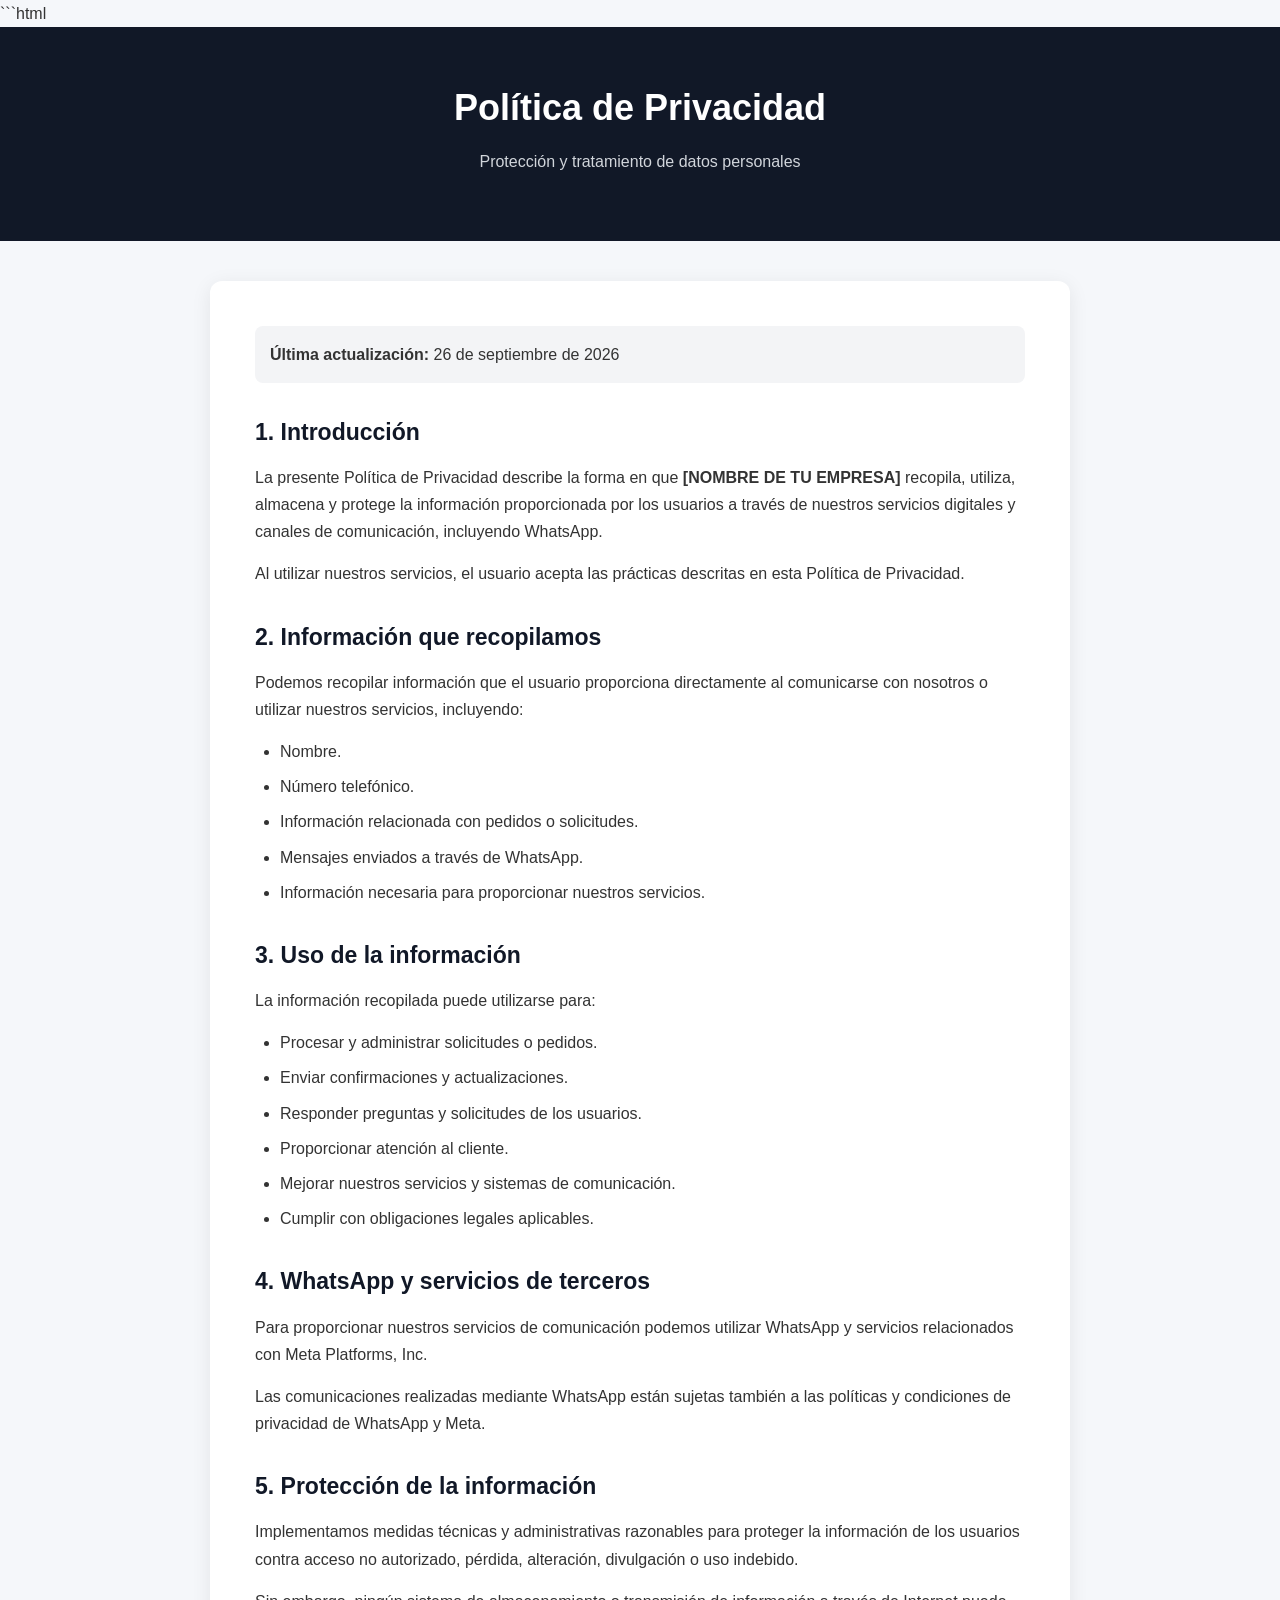
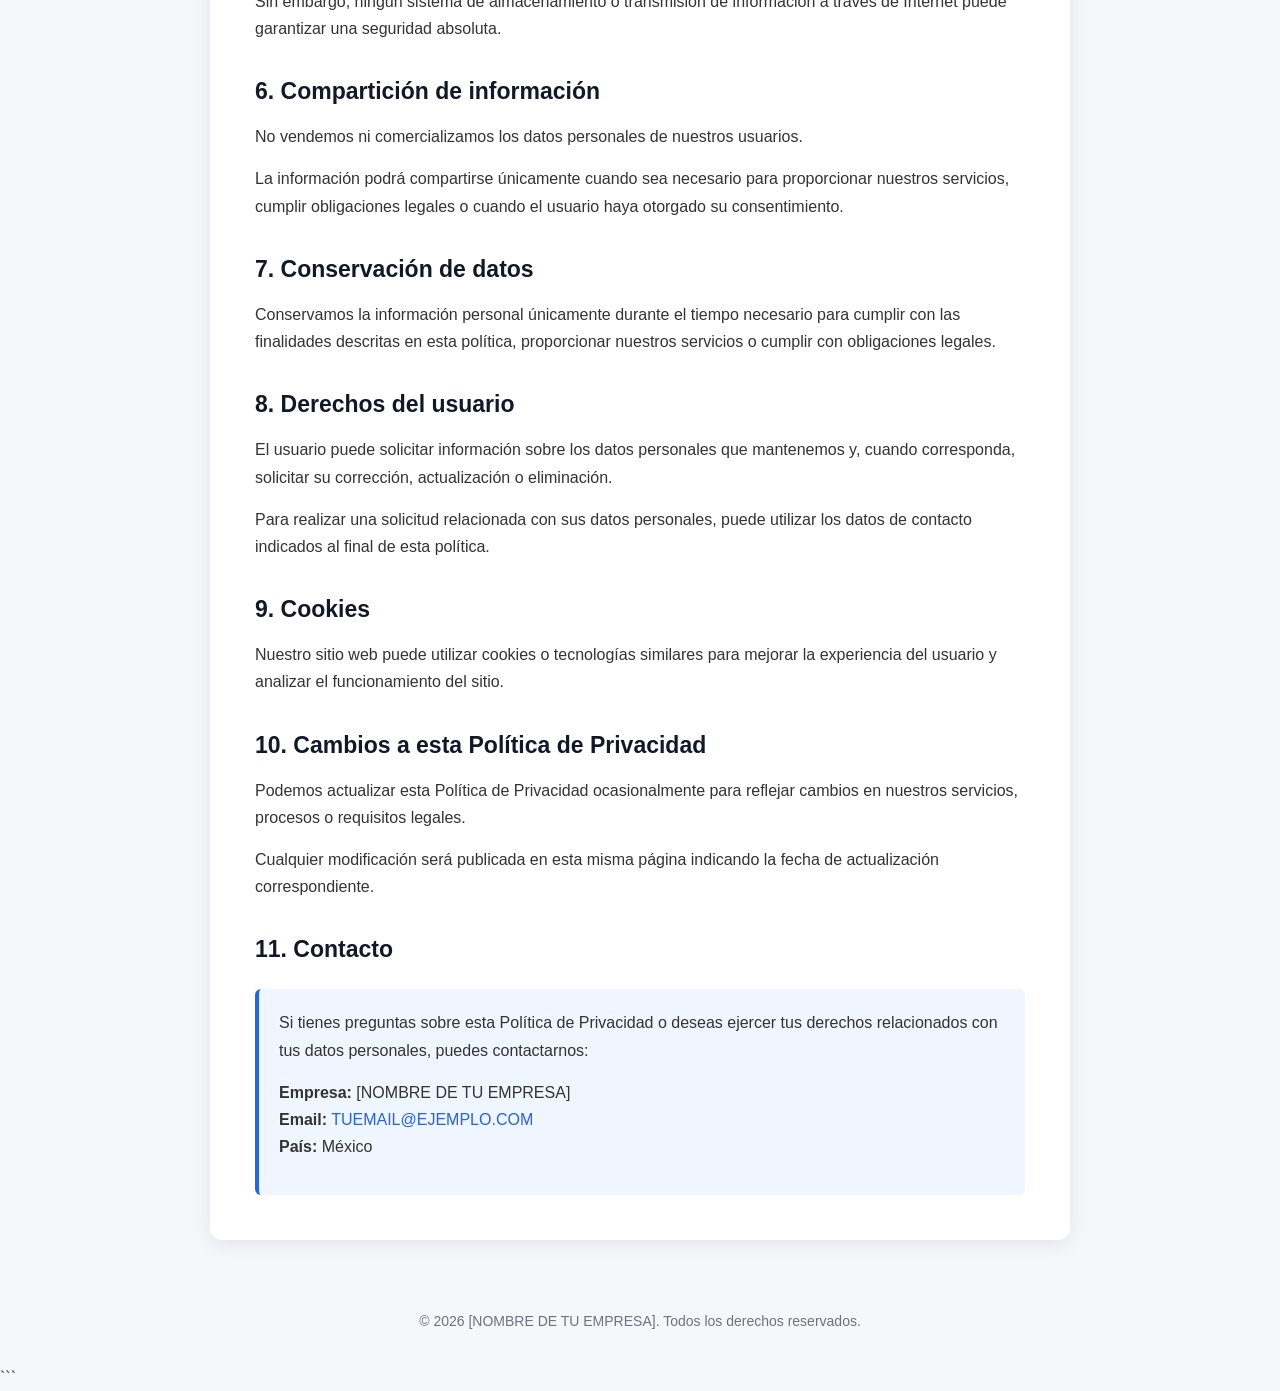
==== index.html @ 42c92c23 "Add files via upload" ====
```html
<!DOCTYPE html>
<html lang="es">
<head>
    <meta charset="UTF-8">
    <meta name="viewport" content="width=device-width, initial-scale=1.0">

    <title>Política de Privacidad</title>

    <style>
        * {
            box-sizing: border-box;
            margin: 0;
            padding: 0;
        }

        body {
            font-family: Arial, Helvetica, sans-serif;
            background: #f5f7fa;
            color: #333;
            line-height: 1.7;
        }

        header {
            background: #111827;
            color: white;
            padding: 50px 20px;
            text-align: center;
        }

        header h1 {
            font-size: 36px;
            margin-bottom: 10px;
        }

        header p {
            color: #d1d5db;
            font-size: 16px;
        }

        .container {
            max-width: 900px;
            margin: 40px auto;
            padding: 0 20px;
        }

        .content {
            background: white;
            padding: 45px;
            border-radius: 12px;
            box-shadow: 0 4px 20px rgba(0,0,0,0.08);
        }

        h2 {
            color: #111827;
            margin-top: 30px;
            margin-bottom: 12px;
            font-size: 23px;
        }

        h2:first-child {
            margin-top: 0;
        }

        p {
            margin-bottom: 15px;
        }

        ul {
            margin: 10px 0 20px 25px;
        }

        li {
            margin-bottom: 8px;
        }

        .date {
            background: #f3f4f6;
            padding: 15px;
            border-radius: 8px;
            margin-bottom: 25px;
        }

        .contact {
            background: #eff6ff;
            border-left: 4px solid #2563eb;
            padding: 20px;
            margin-top: 20px;
            border-radius: 6px;
        }

        footer {
            text-align: center;
            padding: 30px 20px;
            color: #6b7280;
            font-size: 14px;
        }

        a {
            color: #2563eb;
            text-decoration: none;
        }

        a:hover {
            text-decoration: underline;
        }

        @media (max-width: 600px) {
            header h1 {
                font-size: 28px;
            }

            .content {
                padding: 25px;
            }
        }
    </style>
</head>

<body>

    <header>
        <h1>Política de Privacidad</h1>
        <p>Protección y tratamiento de datos personales</p>
    </header>

    <main class="container">
        <div class="content">

            <div class="date">
                <strong>Última actualización:</strong> 26 de septiembre de 2026
            </div>

            <h2>1. Introducción</h2>

            <p>
                La presente Política de Privacidad describe la forma en que
                <strong>[NOMBRE DE TU EMPRESA]</strong> recopila, utiliza,
                almacena y protege la información proporcionada por los usuarios
                a través de nuestros servicios digitales y canales de comunicación,
                incluyendo WhatsApp.
            </p>

            <p>
                Al utilizar nuestros servicios, el usuario acepta las prácticas
                descritas en esta Política de Privacidad.
            </p>


            <h2>2. Información que recopilamos</h2>

            <p>
                Podemos recopilar información que el usuario proporciona
                directamente al comunicarse con nosotros o utilizar nuestros
                servicios, incluyendo:
            </p>

            <ul>
                <li>Nombre.</li>
                <li>Número telefónico.</li>
                <li>Información relacionada con pedidos o solicitudes.</li>
                <li>Mensajes enviados a través de WhatsApp.</li>
                <li>Información necesaria para proporcionar nuestros servicios.</li>
            </ul>


            <h2>3. Uso de la información</h2>

            <p>
                La información recopilada puede utilizarse para:
            </p>

            <ul>
                <li>Procesar y administrar solicitudes o pedidos.</li>
                <li>Enviar confirmaciones y actualizaciones.</li>
                <li>Responder preguntas y solicitudes de los usuarios.</li>
                <li>Proporcionar atención al cliente.</li>
                <li>Mejorar nuestros servicios y sistemas de comunicación.</li>
                <li>Cumplir con obligaciones legales aplicables.</li>
            </ul>


            <h2>4. WhatsApp y servicios de terceros</h2>

            <p>
                Para proporcionar nuestros servicios de comunicación podemos utilizar
                WhatsApp y servicios relacionados con Meta Platforms, Inc.
            </p>

            <p>
                Las comunicaciones realizadas mediante WhatsApp están sujetas también
                a las políticas y condiciones de privacidad de WhatsApp y Meta.
            </p>


            <h2>5. Protección de la información</h2>

            <p>
                Implementamos medidas técnicas y administrativas razonables para
                proteger la información de los usuarios contra acceso no autorizado,
                pérdida, alteración, divulgación o uso indebido.
            </p>

            <p>
                Sin embargo, ningún sistema de almacenamiento o transmisión de
                información a través de Internet puede garantizar una seguridad
                absoluta.
            </p>


            <h2>6. Compartición de información</h2>

            <p>
                No vendemos ni comercializamos los datos personales de nuestros
                usuarios.
            </p>

            <p>
                La información podrá compartirse únicamente cuando sea necesario
                para proporcionar nuestros servicios, cumplir obligaciones legales
                o cuando el usuario haya otorgado su consentimiento.
            </p>


            <h2>7. Conservación de datos</h2>

            <p>
                Conservamos la información personal únicamente durante el tiempo
                necesario para cumplir con las finalidades descritas en esta política,
                proporcionar nuestros servicios o cumplir con obligaciones legales.
            </p>


            <h2>8. Derechos del usuario</h2>

            <p>
                El usuario puede solicitar información sobre los datos personales
                que mantenemos y, cuando corresponda, solicitar su corrección,
                actualización o eliminación.
            </p>

            <p>
                Para realizar una solicitud relacionada con sus datos personales,
                puede utilizar los datos de contacto indicados al final de esta
                política.
            </p>


            <h2>9. Cookies</h2>

            <p>
                Nuestro sitio web puede utilizar cookies o tecnologías similares
                para mejorar la experiencia del usuario y analizar el funcionamiento
                del sitio.
            </p>


            <h2>10. Cambios a esta Política de Privacidad</h2>

            <p>
                Podemos actualizar esta Política de Privacidad ocasionalmente para
                reflejar cambios en nuestros servicios, procesos o requisitos legales.
            </p>

            <p>
                Cualquier modificación será publicada en esta misma página indicando
                la fecha de actualización correspondiente.
            </p>


            <h2>11. Contacto</h2>

            <div class="contact">
                <p>
                    Si tienes preguntas sobre esta Política de Privacidad o deseas
                    ejercer tus derechos relacionados con tus datos personales,
                    puedes contactarnos:
                </p>

                <p>
                    <strong>Empresa:</strong> [NOMBRE DE TU EMPRESA]<br>
                    <strong>Email:</strong>
                    <a href="mailto:TUEMAIL@EJEMPLO.COM">
                        TUEMAIL@EJEMPLO.COM
                    </a><br>
                    <strong>País:</strong> México
                </p>
            </div>

        </div>
    </main>

    <footer>
        © 2026 [NOMBRE DE TU EMPRESA]. Todos los derechos reservados.
    </footer>

</body>
</html>
```
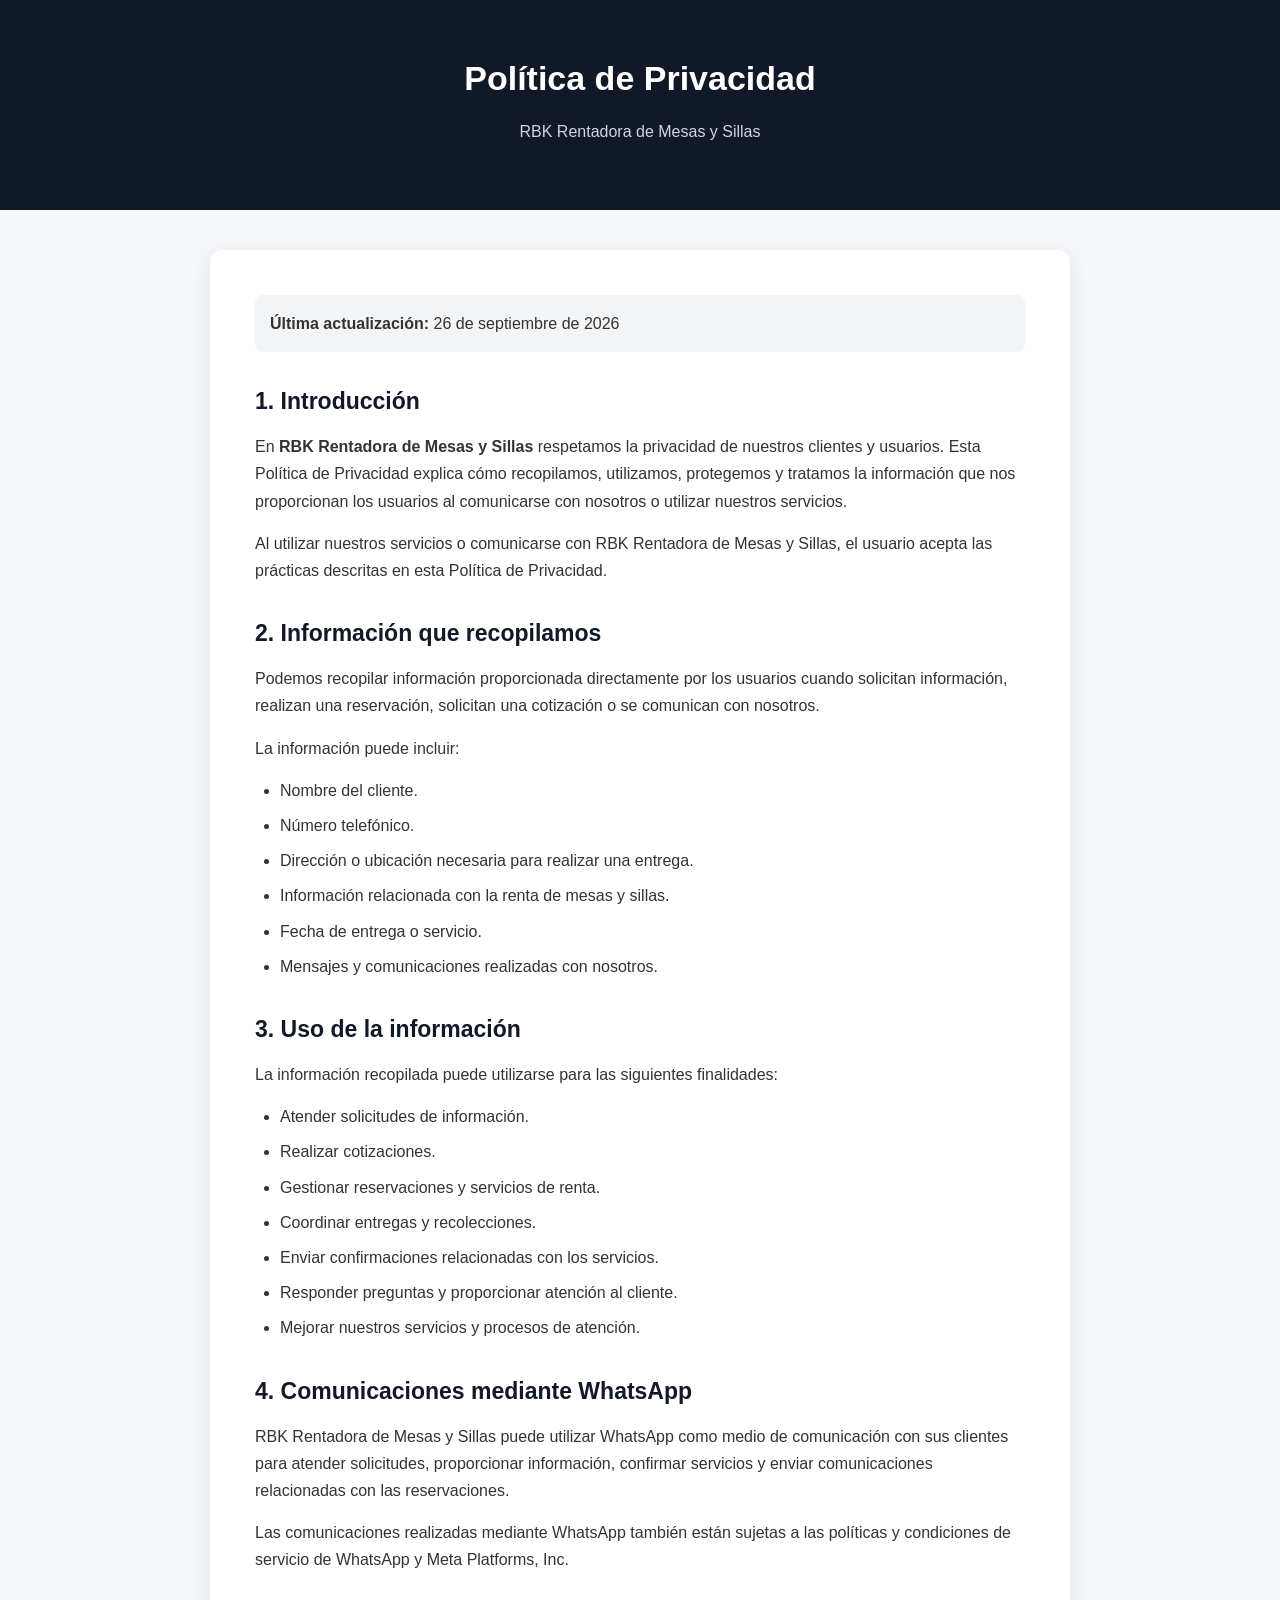
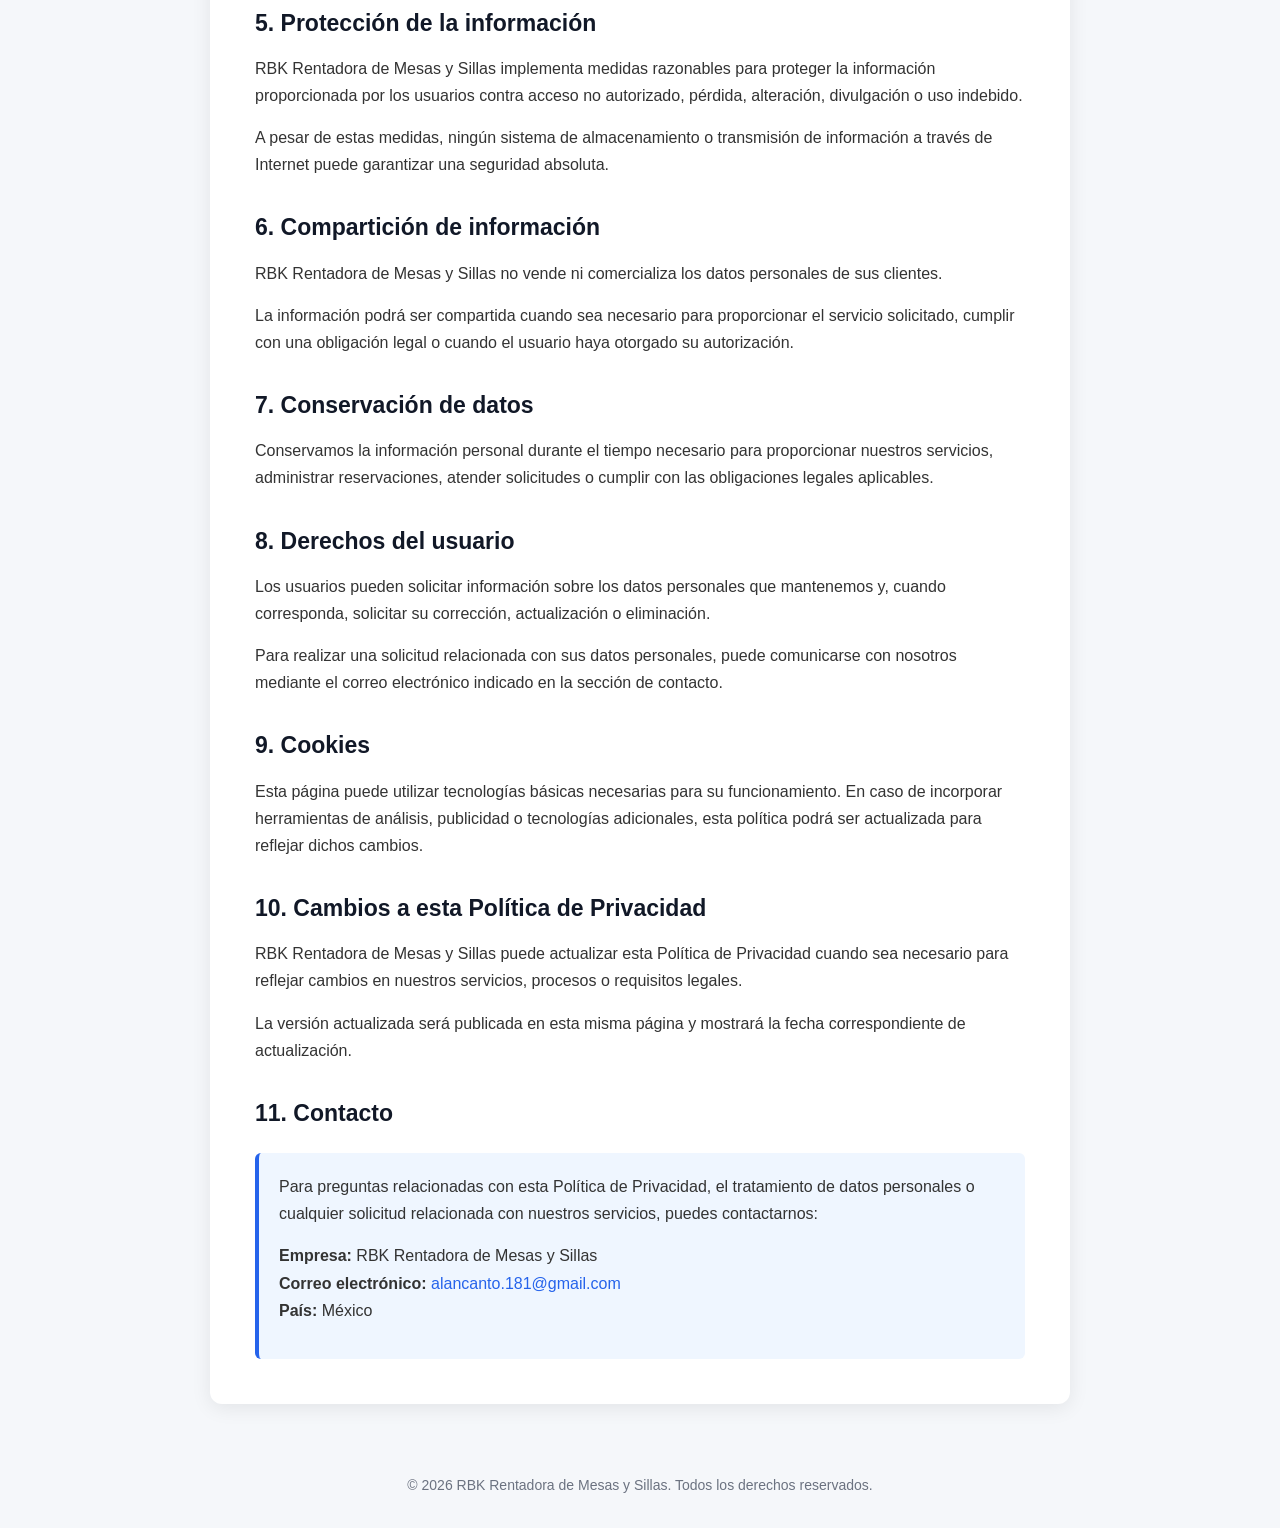
==== commit 49306071: "Add files via upload" ====
--- a/index.html
+++ b/index.html
@@ -1,11 +1,12 @@
-```html
 <!DOCTYPE html>
 <html lang="es">
 <head>
     <meta charset="UTF-8">
     <meta name="viewport" content="width=device-width, initial-scale=1.0">
 
-    <title>Política de Privacidad</title>
+    <title>Política de Privacidad | RBK Rentadora de Mesas y Sillas</title>
+
+    <meta name="description" content="Política de Privacidad de RBK Rentadora de Mesas y Sillas.">
 
     <style>
         * {
@@ -29,7 +30,7 @@
         }
 
         header h1 {
-            font-size: 36px;
+            font-size: 34px;
             margin-bottom: 10px;
         }
 
@@ -107,7 +108,7 @@
 
         @media (max-width: 600px) {
             header h1 {
-                font-size: 28px;
+                font-size: 27px;
             }
 
             .content {
@@ -119,181 +120,187 @@
 
 <body>
 
-    <header>
-        <h1>Política de Privacidad</h1>
-        <p>Protección y tratamiento de datos personales</p>
-    </header>
-
-    <main class="container">
-        <div class="content">
-
-            <div class="date">
-                <strong>Última actualización:</strong> 26 de septiembre de 2026
-            </div>
-
-            <h2>1. Introducción</h2>
+<header>
+    <h1>Política de Privacidad</h1>
+    <p>RBK Rentadora de Mesas y Sillas</p>
+</header>
+
+<main class="container">
+
+    <div class="content">
+
+        <div class="date">
+            <strong>Última actualización:</strong> 26 de septiembre de 2026
+        </div>
+
+        <h2>1. Introducción</h2>
+
+        <p>
+            En <strong>RBK Rentadora de Mesas y Sillas</strong> respetamos la
+            privacidad de nuestros clientes y usuarios. Esta Política de
+            Privacidad explica cómo recopilamos, utilizamos, protegemos y
+            tratamos la información que nos proporcionan los usuarios al
+            comunicarse con nosotros o utilizar nuestros servicios.
+        </p>
+
+        <p>
+            Al utilizar nuestros servicios o comunicarse con RBK Rentadora de
+            Mesas y Sillas, el usuario acepta las prácticas descritas en esta
+            Política de Privacidad.
+        </p>
+
+        <h2>2. Información que recopilamos</h2>
+
+        <p>
+            Podemos recopilar información proporcionada directamente por los
+            usuarios cuando solicitan información, realizan una reservación,
+            solicitan una cotización o se comunican con nosotros.
+        </p>
+
+        <p>La información puede incluir:</p>
+
+        <ul>
+            <li>Nombre del cliente.</li>
+            <li>Número telefónico.</li>
+            <li>Dirección o ubicación necesaria para realizar una entrega.</li>
+            <li>Información relacionada con la renta de mesas y sillas.</li>
+            <li>Fecha de entrega o servicio.</li>
+            <li>Mensajes y comunicaciones realizadas con nosotros.</li>
+        </ul>
+
+        <h2>3. Uso de la información</h2>
+
+        <p>
+            La información recopilada puede utilizarse para las siguientes
+            finalidades:
+        </p>
+
+        <ul>
+            <li>Atender solicitudes de información.</li>
+            <li>Realizar cotizaciones.</li>
+            <li>Gestionar reservaciones y servicios de renta.</li>
+            <li>Coordinar entregas y recolecciones.</li>
+            <li>Enviar confirmaciones relacionadas con los servicios.</li>
+            <li>Responder preguntas y proporcionar atención al cliente.</li>
+            <li>Mejorar nuestros servicios y procesos de atención.</li>
+        </ul>
+
+        <h2>4. Comunicaciones mediante WhatsApp</h2>
+
+        <p>
+            RBK Rentadora de Mesas y Sillas puede utilizar WhatsApp como medio
+            de comunicación con sus clientes para atender solicitudes,
+            proporcionar información, confirmar servicios y enviar
+            comunicaciones relacionadas con las reservaciones.
+        </p>
+
+        <p>
+            Las comunicaciones realizadas mediante WhatsApp también están
+            sujetas a las políticas y condiciones de servicio de WhatsApp y
+            Meta Platforms, Inc.
+        </p>
+
+        <h2>5. Protección de la información</h2>
+
+        <p>
+            RBK Rentadora de Mesas y Sillas implementa medidas razonables para
+            proteger la información proporcionada por los usuarios contra
+            acceso no autorizado, pérdida, alteración, divulgación o uso
+            indebido.
+        </p>
+
+        <p>
+            A pesar de estas medidas, ningún sistema de almacenamiento o
+            transmisión de información a través de Internet puede garantizar
+            una seguridad absoluta.
+        </p>
+
+        <h2>6. Compartición de información</h2>
+
+        <p>
+            RBK Rentadora de Mesas y Sillas no vende ni comercializa los datos
+            personales de sus clientes.
+        </p>
+
+        <p>
+            La información podrá ser compartida cuando sea necesario para
+            proporcionar el servicio solicitado, cumplir con una obligación
+            legal o cuando el usuario haya otorgado su autorización.
+        </p>
+
+        <h2>7. Conservación de datos</h2>
+
+        <p>
+            Conservamos la información personal durante el tiempo necesario
+            para proporcionar nuestros servicios, administrar reservaciones,
+            atender solicitudes o cumplir con las obligaciones legales
+            aplicables.
+        </p>
+
+        <h2>8. Derechos del usuario</h2>
+
+        <p>
+            Los usuarios pueden solicitar información sobre los datos
+            personales que mantenemos y, cuando corresponda, solicitar su
+            corrección, actualización o eliminación.
+        </p>
+
+        <p>
+            Para realizar una solicitud relacionada con sus datos personales,
+            puede comunicarse con nosotros mediante el correo electrónico
+            indicado en la sección de contacto.
+        </p>
+
+        <h2>9. Cookies</h2>
+
+        <p>
+            Esta página puede utilizar tecnologías básicas necesarias para su
+            funcionamiento. En caso de incorporar herramientas de análisis,
+            publicidad o tecnologías adicionales, esta política podrá ser
+            actualizada para reflejar dichos cambios.
+        </p>
+
+        <h2>10. Cambios a esta Política de Privacidad</h2>
+
+        <p>
+            RBK Rentadora de Mesas y Sillas puede actualizar esta Política de
+            Privacidad cuando sea necesario para reflejar cambios en nuestros
+            servicios, procesos o requisitos legales.
+        </p>
+
+        <p>
+            La versión actualizada será publicada en esta misma página y
+            mostrará la fecha correspondiente de actualización.
+        </p>
+
+        <h2>11. Contacto</h2>
+
+        <div class="contact">
 
             <p>
-                La presente Política de Privacidad describe la forma en que
-                <strong>[NOMBRE DE TU EMPRESA]</strong> recopila, utiliza,
-                almacena y protege la información proporcionada por los usuarios
-                a través de nuestros servicios digitales y canales de comunicación,
-                incluyendo WhatsApp.
+                Para preguntas relacionadas con esta Política de Privacidad,
+                el tratamiento de datos personales o cualquier solicitud
+                relacionada con nuestros servicios, puedes contactarnos:
             </p>
 
             <p>
-                Al utilizar nuestros servicios, el usuario acepta las prácticas
-                descritas en esta Política de Privacidad.
+                <strong>Empresa:</strong> RBK Rentadora de Mesas y Sillas<br>
+                <strong>Correo electrónico:</strong>
+                <a href="mailto:alancanto.181@gmail.com">
+                    alancanto.181@gmail.com
+                </a><br>
+                <strong>País:</strong> México
             </p>
 
-
-            <h2>2. Información que recopilamos</h2>
-
-            <p>
-                Podemos recopilar información que el usuario proporciona
-                directamente al comunicarse con nosotros o utilizar nuestros
-                servicios, incluyendo:
-            </p>
-
-            <ul>
-                <li>Nombre.</li>
-                <li>Número telefónico.</li>
-                <li>Información relacionada con pedidos o solicitudes.</li>
-                <li>Mensajes enviados a través de WhatsApp.</li>
-                <li>Información necesaria para proporcionar nuestros servicios.</li>
-            </ul>
-
-
-            <h2>3. Uso de la información</h2>
-
-            <p>
-                La información recopilada puede utilizarse para:
-            </p>
-
-            <ul>
-                <li>Procesar y administrar solicitudes o pedidos.</li>
-                <li>Enviar confirmaciones y actualizaciones.</li>
-                <li>Responder preguntas y solicitudes de los usuarios.</li>
-                <li>Proporcionar atención al cliente.</li>
-                <li>Mejorar nuestros servicios y sistemas de comunicación.</li>
-                <li>Cumplir con obligaciones legales aplicables.</li>
-            </ul>
-
-
-            <h2>4. WhatsApp y servicios de terceros</h2>
-
-            <p>
-                Para proporcionar nuestros servicios de comunicación podemos utilizar
-                WhatsApp y servicios relacionados con Meta Platforms, Inc.
-            </p>
-
-            <p>
-                Las comunicaciones realizadas mediante WhatsApp están sujetas también
-                a las políticas y condiciones de privacidad de WhatsApp y Meta.
-            </p>
-
-
-            <h2>5. Protección de la información</h2>
-
-            <p>
-                Implementamos medidas técnicas y administrativas razonables para
-                proteger la información de los usuarios contra acceso no autorizado,
-                pérdida, alteración, divulgación o uso indebido.
-            </p>
-
-            <p>
-                Sin embargo, ningún sistema de almacenamiento o transmisión de
-                información a través de Internet puede garantizar una seguridad
-                absoluta.
-            </p>
-
-
-            <h2>6. Compartición de información</h2>
-
-            <p>
-                No vendemos ni comercializamos los datos personales de nuestros
-                usuarios.
-            </p>
-
-            <p>
-                La información podrá compartirse únicamente cuando sea necesario
-                para proporcionar nuestros servicios, cumplir obligaciones legales
-                o cuando el usuario haya otorgado su consentimiento.
-            </p>
-
-
-            <h2>7. Conservación de datos</h2>
-
-            <p>
-                Conservamos la información personal únicamente durante el tiempo
-                necesario para cumplir con las finalidades descritas en esta política,
-                proporcionar nuestros servicios o cumplir con obligaciones legales.
-            </p>
-
-
-            <h2>8. Derechos del usuario</h2>
-
-            <p>
-                El usuario puede solicitar información sobre los datos personales
-                que mantenemos y, cuando corresponda, solicitar su corrección,
-                actualización o eliminación.
-            </p>
-
-            <p>
-                Para realizar una solicitud relacionada con sus datos personales,
-                puede utilizar los datos de contacto indicados al final de esta
-                política.
-            </p>
-
-
-            <h2>9. Cookies</h2>
-
-            <p>
-                Nuestro sitio web puede utilizar cookies o tecnologías similares
-                para mejorar la experiencia del usuario y analizar el funcionamiento
-                del sitio.
-            </p>
-
-
-            <h2>10. Cambios a esta Política de Privacidad</h2>
-
-            <p>
-                Podemos actualizar esta Política de Privacidad ocasionalmente para
-                reflejar cambios en nuestros servicios, procesos o requisitos legales.
-            </p>
-
-            <p>
-                Cualquier modificación será publicada en esta misma página indicando
-                la fecha de actualización correspondiente.
-            </p>
-
-
-            <h2>11. Contacto</h2>
-
-            <div class="contact">
-                <p>
-                    Si tienes preguntas sobre esta Política de Privacidad o deseas
-                    ejercer tus derechos relacionados con tus datos personales,
-                    puedes contactarnos:
-                </p>
-
-                <p>
-                    <strong>Empresa:</strong> [NOMBRE DE TU EMPRESA]<br>
-                    <strong>Email:</strong>
-                    <a href="mailto:TUEMAIL@EJEMPLO.COM">
-                        TUEMAIL@EJEMPLO.COM
-                    </a><br>
-                    <strong>País:</strong> México
-                </p>
-            </div>
-
         </div>
-    </main>
-
-    <footer>
-        © 2026 [NOMBRE DE TU EMPRESA]. Todos los derechos reservados.
-    </footer>
+
+    </div>
+
+</main>
+
+<footer>
+    © 2026 RBK Rentadora de Mesas y Sillas. Todos los derechos reservados.
+</footer>
 
 </body>
-</html>
-```
+</html>
